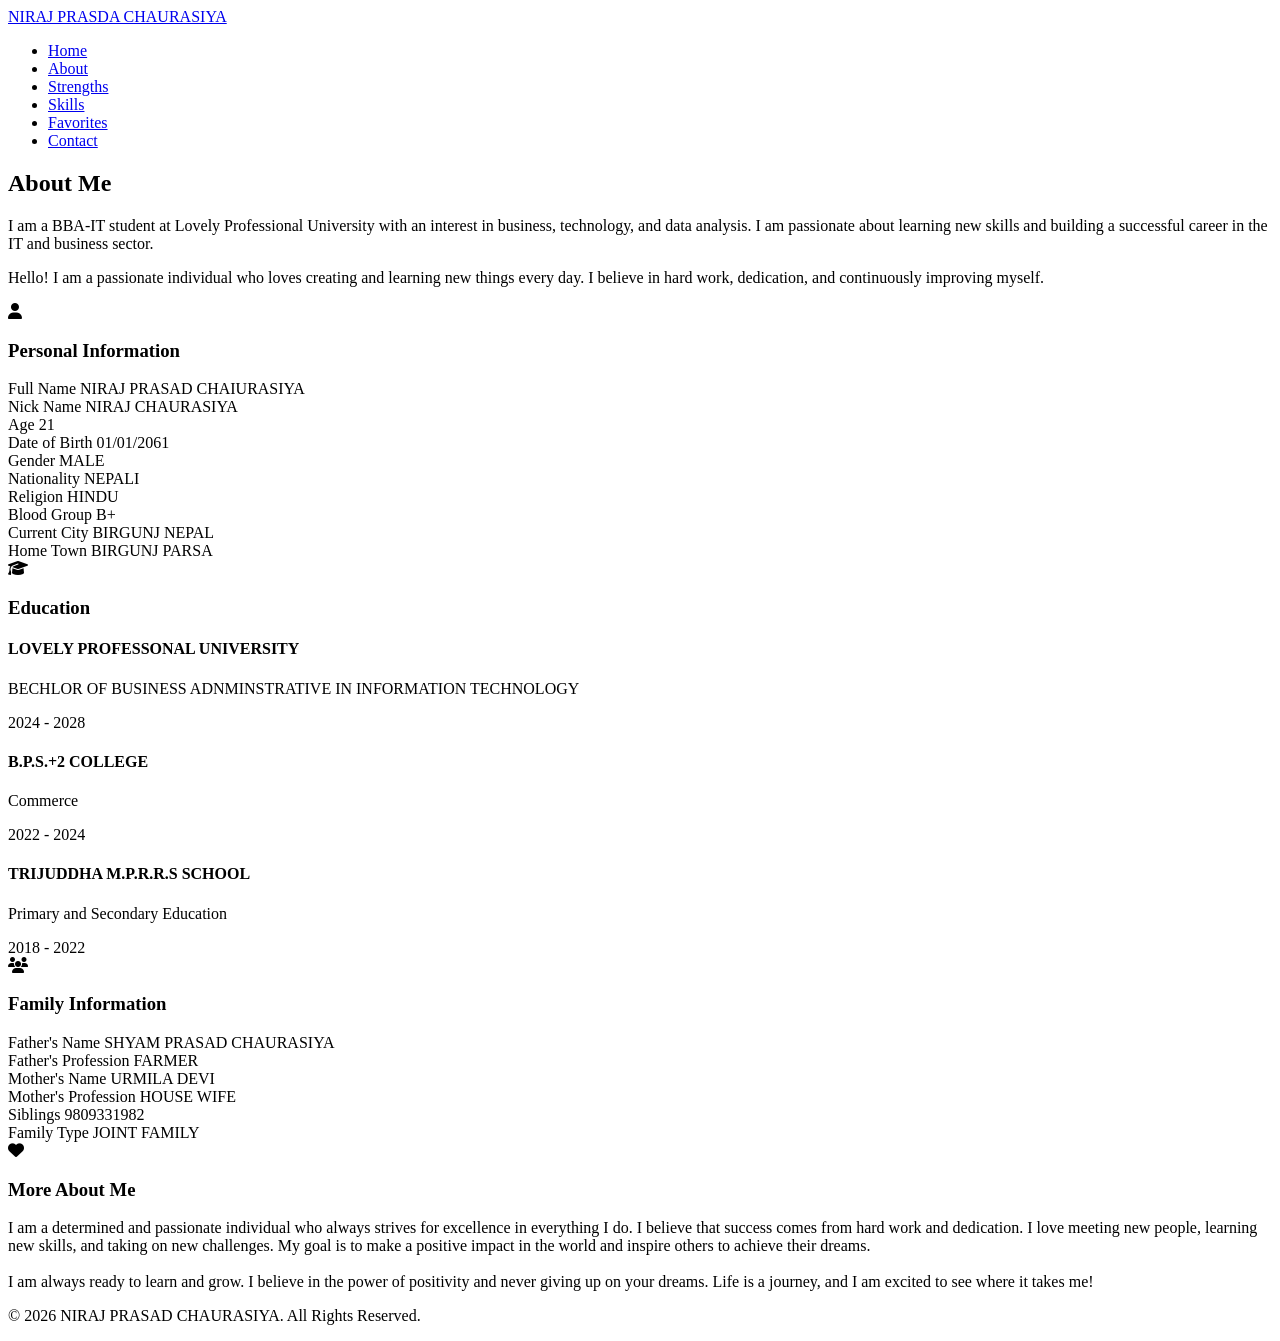
==== about.html @ 875316e0 "Add files via upload added about.html" ====
<!DOCTYPE html>
<html lang="en">
<head>
    <meta charset="UTF-8">
    <meta name="viewport" content="width=device-width, initial-scale=1.0">
    <title>About Me | Personal Website</title>
    <link rel="stylesheet" href="style.css">
    <link rel="stylesheet" href="https://cdnjs.cloudflare.com/ajax/libs/font-awesome/6.4.0/css/all.min.css">
</head>
<body>

    <nav class="navbar">
        <div class="nav-container">
            <a href="index.html" class="logo"><span class="logo-text">NIRAJ PRASDA CHAURASIYA</span></a>
            <ul class="nav-menu">
                <li><a href="index.html">Home</a></li>
                <li><a href="about.html" class="active">About</a></li>
                <li><a href="strengths.html">Strengths</a></li>
                <li><a href="skills.html">Skills</a></li>
                <li><a href="favorites.html">Favorites</a></li>
                <li><a href="contact.html">Contact</a></li>
            </ul>
            <div class="hamburger"><span></span><span></span><span></span></div>
        </div>
    </nav>

    <section class="page-header">
        <div class="container">
            <h1>About Me</h1>
            <p>I am a BBA-IT student at Lovely Professional University with an interest in business, technology, and data analysis. I am passionate about learning new skills and building a successful career in the IT and business sector.</p>
        </div>
    </section>

    <section class="section">
        <div class="container">
            <div class="about-intro">
                <p>Hello! I am a passionate individual who loves creating and learning new things every day. I believe in hard work, dedication, and continuously improving myself.</p>
            </div>
            
            <div class="about-grid">
                <!-- Personal Information -->
                <div class="about-card">
                    <div class="card-header">
                        <i class="fas fa-user"></i>
                        <h3>Personal Information</h3>
                    </div>
                    <div class="personal-info">
                        <div class="info-item">
                            <span class="info-label">Full Name</span>
                            <span class="info-value">NIRAJ PRASAD CHAIURASIYA</span>
                        </div>
                        <div class="info-item">
                            <span class="info-label">Nick Name</span>
                            <span class="info-value">NIRAJ CHAURASIYA</span>
                        </div>
                        <div class="info-item">
                            <span class="info-label">Age</span>
                            <span class="info-value">21</span>
                        </div>
                        <div class="info-item">
                            <span class="info-label">Date of Birth</span>
                            <span class="info-value">01/01/2061</span>
                        </div>
                        <div class="info-item">
                            <span class="info-label">Gender</span>
                            <span class="info-value">MALE</span>
                        </div>
                        <div class="info-item">
                            <span class="info-label">Nationality</span>
                            <span class="info-value">NEPALI</span>
                        </div>
                        <div class="info-item">
                            <span class="info-label">Religion</span>
                            <span class="info-value">HINDU</span>
                        </div>
                        <div class="info-item">
                            <span class="info-label">Blood Group</span>
                            <span class="info-value">B+</span>
                        </div>
                        <div class="info-item">
                            <span class="info-label">Current City</span>
                            <span class="info-value">BIRGUNJ NEPAL</span>
                        </div>
                        <div class="info-item">
                            <span class="info-label">Home Town</span>
                            <span class="info-value">BIRGUNJ PARSA</span>
                        </div>
                    </div>
                </div>
                
                <!-- Education -->
                <div class="about-card">
                    <div class="card-header">
                        <i class="fas fa-graduation-cap"></i>
                        <h3>Education</h3>
                    </div>
                    <div class="education-timeline">
                        <div class="education-item">
                            <div class="edu-dot"></div>
                            <div class="edu-content">
                                <h4>LOVELY PROFESSONAL UNIVERSITY</h4>
                                <p>BECHLOR OF BUSINESS ADNMINSTRATIVE IN INFORMATION TECHNOLOGY</p>
                                <span class="edu-year">2024 - 2028</span>
                            </div>
                        </div>
                        <div class="education-item">
                            <div class="edu-dot"></div>
                            <div class="edu-content">
                                <h4>B.P.S.+2 COLLEGE </h4>
                                <p> Commerce</p>
                                <span class="edu-year">2022 - 2024</span>
                            </div>
                        </div>
                        <div class="education-item">
                            <div class="edu-dot"></div>
                            <div class="edu-content">
                                <h4>TRIJUDDHA M.P.R.R.S SCHOOL</h4>
                                <p>Primary and Secondary Education</p>
                                <span class="edu-year">2018 - 2022</span>
                            </div>
                        </div>
                    </div>
                </div>
                
                <!-- Family Information -->
                <div class="about-card">
                    <div class="card-header">
                        <i class="fas fa-users"></i>
                        <h3>Family Information</h3>
                    </div>
                    <div class="personal-info">
                        <div class="info-item">
                            <span class="info-label">Father's Name</span>
                            <span class="info-value">SHYAM PRASAD CHAURASIYA</span>
                        </div>
                        <div class="info-item">
                            <span class="info-label">Father's Profession</span>
                            <span class="info-value">FARMER</span>
                        </div>
                        <div class="info-item">
                            <span class="info-label">Mother's Name</span>
                            <span class="info-value">URMILA DEVI</span>
                        </div>
                        <div class="info-item">
                            <span class="info-label">Mother's Profession</span>
                            <span class="info-value">HOUSE WIFE</span>
                        </div>
                        <div class="info-item">
                            <span class="info-label">Siblings</span>
                            <span class="info-value">9809331982</span>
                        </div>
                        <div class="info-item">
                            <span class="info-label">Family Type</span>
                            <span class="info-value"> JOINT FAMILY</span>
                        </div>
                    </div>
                </div>
                
                <!-- More About Me -->
                <div class="about-card full-width">
                    <div class="card-header">
                        <i class="fas fa-heart"></i>
                        <h3>More About Me</h3>
                    </div>
                    <p class="about-text">
                        I am a determined and passionate individual who always strives for excellence in everything I do. 
                        I believe that success comes from hard work and dedication. I love meeting new people, learning new skills, 
                        and taking on new challenges. My goal is to make a positive impact in the world and inspire others to achieve their dreams.
                        <br><br>
                        I am always ready to learn and grow. I believe in the power of positivity and never giving up on your dreams.
                        Life is a journey, and I am excited to see where it takes me!
                    </p>
                </div>
            </div>
        </div>
    </section>

    <footer>
        <p>&copy; 2026 NIRAJ PRASAD CHAURASIYA. All Rights Reserved.</p>
    </footer>

</body>
</html>
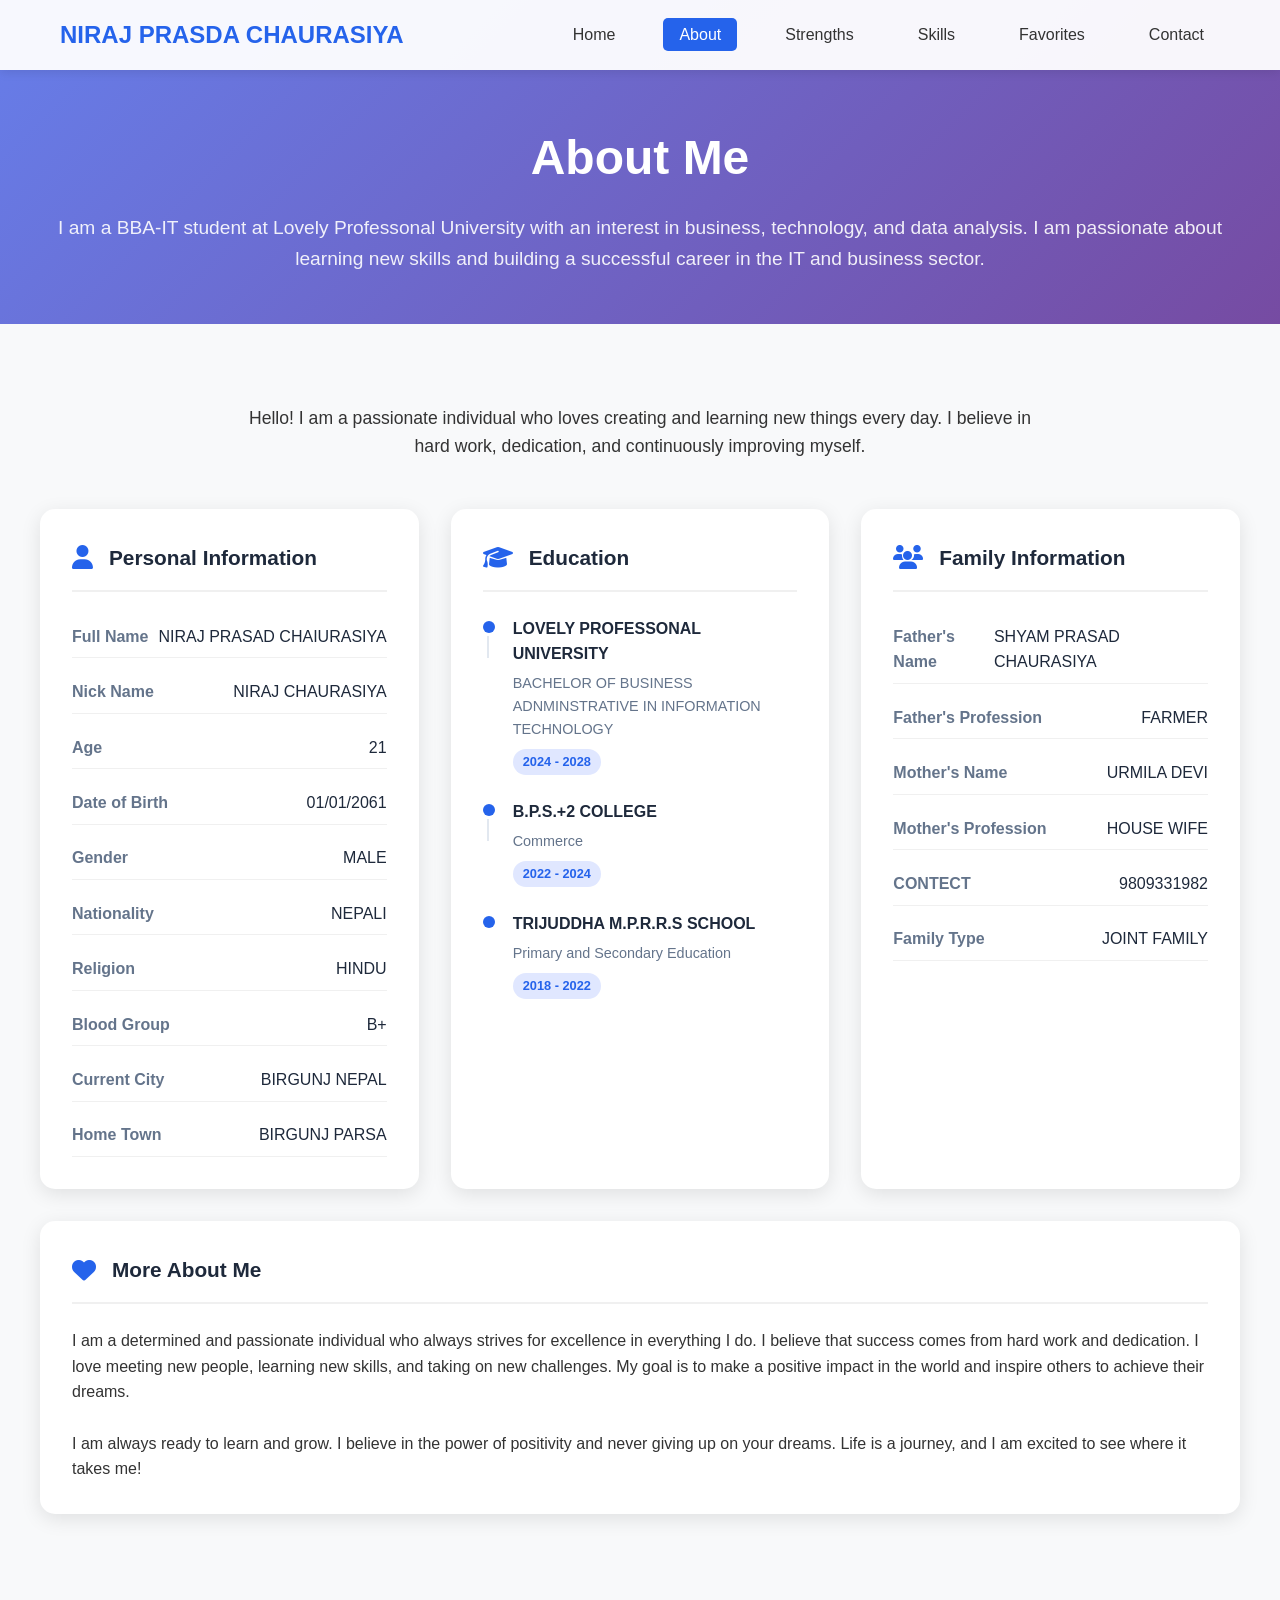
==== commit 82adeecc: "Fix HTML formatting issues in about.html" ====
--- a/about.html
+++ b/about.html
@@ -27,7 +27,7 @@
     <section class="page-header">
         <div class="container">
             <h1>About Me</h1>
-            <p>I am a BBA-IT student at Lovely Professional University with an interest in business, technology, and data analysis. I am passionate about learning new skills and building a successful career in the IT and business sector.</p>
+            <p>I am a BBA-IT student at Lovely Professonal University with an interest in business, technology, and data analysis. I am passionate about learning new skills and building a successful career in the IT and business sector.</p>
         </div>
     </section>
 
@@ -99,7 +99,7 @@
                             <div class="edu-dot"></div>
                             <div class="edu-content">
                                 <h4>LOVELY PROFESSONAL UNIVERSITY</h4>
-                                <p>BECHLOR OF BUSINESS ADNMINSTRATIVE IN INFORMATION TECHNOLOGY</p>
+                                <p>BACHELOR OF BUSINESS ADNMINSTRATIVE IN INFORMATION TECHNOLOGY</p>
                                 <span class="edu-year">2024 - 2028</span>
                             </div>
                         </div>
@@ -146,7 +146,7 @@
                             <span class="info-value">HOUSE WIFE</span>
                         </div>
                         <div class="info-item">
-                            <span class="info-label">Siblings</span>
+                            <span class="info-label">CONTECT</span>
                             <span class="info-value">9809331982</span>
                         </div>
                         <div class="info-item">
@@ -180,4 +180,4 @@
     </footer>
 
 </body>
-</html>+</html>
--- a/style.css
+++ b/style.css
@@ -0,0 +1,376 @@
+/* ==================== BASIC RESET ==================== */
+* {
+    margin: 0;
+    padding: 0;
+    box-sizing: border-box;
+}
+
+html {
+    scroll-behavior: smooth;
+}
+
+body {
+    font-family: 'Segoe UI', Tahoma, Geneva, Verdana, sans-serif;
+    line-height: 1.6;
+    color: #333;
+    background-color: #f8f9fa;
+}
+
+/* ==================== NAVIGATION ==================== */
+.navbar {
+    position: fixed;
+    top: 0;
+    left: 0;
+    width: 100%;
+    background: rgba(255, 255, 255, 0.95);
+    box-shadow: 0 2px 10px rgba(0, 0, 0, 0.1);
+    z-index: 1000;
+    padding: 1rem 0;
+}
+
+.nav-container {
+    max-width: 1200px;
+    margin: 0 auto;
+    display: flex;
+    justify-content: space-between;
+    align-items: center;
+    padding: 0 20px;
+}
+
+.logo {
+    font-size: 1.5rem;
+    font-weight: bold;
+    text-decoration: none;
+    color: #2563eb;
+}
+
+.logo-text {
+    color: #2563eb;
+}
+
+.nav-menu {
+    display: flex;
+    list-style: none;
+    gap: 2rem;
+}
+
+.nav-menu a {
+    text-decoration: none;
+    color: #333;
+    font-weight: 500;
+    padding: 0.5rem 1rem;
+    border-radius: 5px;
+    transition: all 0.3s;
+}
+
+.nav-menu a:hover,
+.nav-menu a.active {
+    background: #2563eb;
+    color: #fff;
+}
+
+.hamburger {
+    display: none;
+    cursor: pointer;
+}
+
+.hamburger span {
+    display: block;
+    width: 25px;
+    height: 3px;
+    background: #333;
+    margin: 5px 0;
+}
+
+/* ==================== HERO SECTION ==================== */
+.hero {
+    min-height: 100vh;
+    display: flex;
+    align-items: center;
+    justify-content: space-between;
+    padding: 100px 10% 50px;
+    background: linear-gradient(135deg, #667eea 0%, #764ba2 100%);
+    color: #fff;
+}
+
+.hero-content {
+    max-width: 600px;
+}
+
+.hero-badge {
+    display: inline-block;
+    padding: 8px 20px;
+    background: rgba(255, 255, 255, 0.2);
+    border-radius: 30px;
+    font-size: 0.9rem;
+    margin-bottom: 1rem;
+}
+
+.hero h1 {
+    font-size: 3.5rem;
+    margin-bottom: 1rem;
+}
+
+.highlight {
+    color: #ffd700;
+}
+
+.hero-tagline {
+    font-size: 1.5rem;
+    margin-bottom: 2rem;
+    opacity: 0.9;
+}
+
+.hero-social {
+    display: flex;
+    gap: 1rem;
+    margin-bottom: 2rem;
+}
+
+.hero-social a {
+    display: flex;
+    align-items: center;
+    justify-content: center;
+    width: 45px;
+    height: 45px;
+    background: rgba(255, 255, 255, 0.2);
+    border-radius: 50%;
+    color: #fff;
+    text-decoration: none;
+    font-size: 1.2rem;
+    transition: all 0.3s;
+}
+
+.hero-social a:hover {
+    background: #fff;
+    color: #667eea;
+    transform: translateY(-5px);
+}
+
+.hero-buttons {
+    display: flex;
+    gap: 1rem;
+}
+
+.btn {
+    display: inline-block;
+    padding: 12px 30px;
+    text-decoration: none;
+    border-radius: 30px;
+    font-weight: 600;
+    transition: all 0.3s;
+}
+
+.btn-primary {
+    background: #fff;
+    color: #667eea;
+}
+
+.btn-primary:hover {
+    transform: translateY(-3px);
+    box-shadow: 0 10px 20px rgba(0, 0, 0, 0.2);
+}
+
+.btn-secondary {
+    background: transparent;
+    border: 2px solid #fff;
+    color: #fff;
+}
+
+.btn-secondary:hover {
+    background: #fff;
+    color: #667eea;
+}
+
+.hero-image {
+    display: flex;
+    justify-content: center;
+    align-items: center;
+}
+
+.image-frame {
+    width: 350px;
+    height: 450px;
+    border-radius: 20px;
+    overflow: hidden;
+    box-shadow: 0 20px 50px rgba(0, 0, 0, 0.3);
+    background: rgba(255, 255, 255, 0.2);
+}
+
+.image-frame img {
+    width: 100%;
+    height: 100%;
+    object-fit: cover;
+}
+
+/* ==================== PAGE HEADER ==================== */
+.page-header {
+    padding: 120px 20px 50px;
+    background: linear-gradient(135deg, #667eea 0%, #764ba2 100%);
+    color: #fff;
+    text-align: center;
+}
+
+.page-header h1 {
+    font-size: 3rem;
+    margin-bottom: 1rem;
+}
+
+.page-header p {
+    font-size: 1.2rem;
+    opacity: 0.9;
+}
+
+/* ==================== SECTIONS ==================== */
+.section {
+    padding: 5rem 20px;
+}
+
+.section.bg-light {
+    background: #fff;
+}
+
+.container {
+    max-width: 1200px;
+    margin: 0 auto;
+}
+
+.section-title {
+    text-align: center;
+    font-size: 2.5rem;
+    margin-bottom: 0.5rem;
+    color: #1e293b;
+}
+
+.section-subtitle {
+    text-align: center;
+    margin-bottom: 3rem;
+    color: #64748b;
+}
+
+/* ==================== ABOUT SECTION ==================== */
+.about-intro {
+    text-align: center;
+    max-width: 800px;
+    margin: 0 auto 3rem;
+    font-size: 1.1rem;
+}
+
+.about-grid {
+    display: grid;
+    grid-template-columns: repeat(auto-fit, minmax(300px, 1fr));
+    gap: 2rem;
+}
+
+.about-card {
+    background: #fff;
+    border-radius: 15px;
+    padding: 2rem;
+    box-shadow: 0 5px 20px rgba(0, 0, 0, 0.1);
+}
+
+.about-card.full-width {
+    grid-column: 1 / -1;
+}
+
+.card-header {
+    display: flex;
+    align-items: center;
+    gap: 1rem;
+    margin-bottom: 1.5rem;
+    padding-bottom: 1rem;
+    border-bottom: 2px solid #f0f0f0;
+}
+
+.card-header i {
+    font-size: 1.5rem;
+    color: #2563eb;
+}
+
+.card-header h3 {
+    font-size: 1.3rem;
+    color: #1e293b;
+}
+
+/* Personal Info */
+.personal-info {
+    display: flex;
+    flex-direction: column;
+    gap: 0.8rem;
+}
+
+.info-item {
+    display: flex;
+    justify-content: space-between;
+    padding: 0.5rem 0;
+    border-bottom: 1px solid #f0f0f0;
+}
+
+.info-label {
+    font-weight: 600;
+    color: #64748b;
+}
+
+.info-value {
+    color: #1e293b;
+    font-weight: 500;
+}
+
+/* Education Timeline */
+.education-timeline {
+    position: relative;
+    padding-left: 30px;
+}
+
+.education-item {
+    position: relative;
+    padding-bottom: 1.5rem;
+}
+
+.edu-dot {
+    position: absolute;
+    left: -30px;
+    top: 5px;
+    width: 12px;
+    height: 12px;
+    background: #2563eb;
+    border-radius: 50%;
+}
+
+.edu-dot::before {
+    content: '';
+    position: absolute;
+    left: 4px;
+    top: 15px;
+    width: 2px;
+    height: calc(100% + 10px);
+    background: #e2e8f0;
+}
+
+.education-item:last-child .edu-dot::before {
+    display: none;
+}
+
+.edu-content h4 {
+    color: #1e293b;
+    margin-bottom: 0.3rem;
+}
+
+.edu-content p {
+    color: #64748b;
+    font-size: 0.9rem;
+}
+
+.edu-year {
+    display: inline-block;
+    margin-top: 0.5rem;
+    padding: 3px 10px;
+    background: #e0e7ff;
+    color: #2563eb;
+    border-radius: 15px;
+    font-size: 0.8rem;
+    font-weight: 600;
+}
+
+.about-text {
+    line-height: 1.
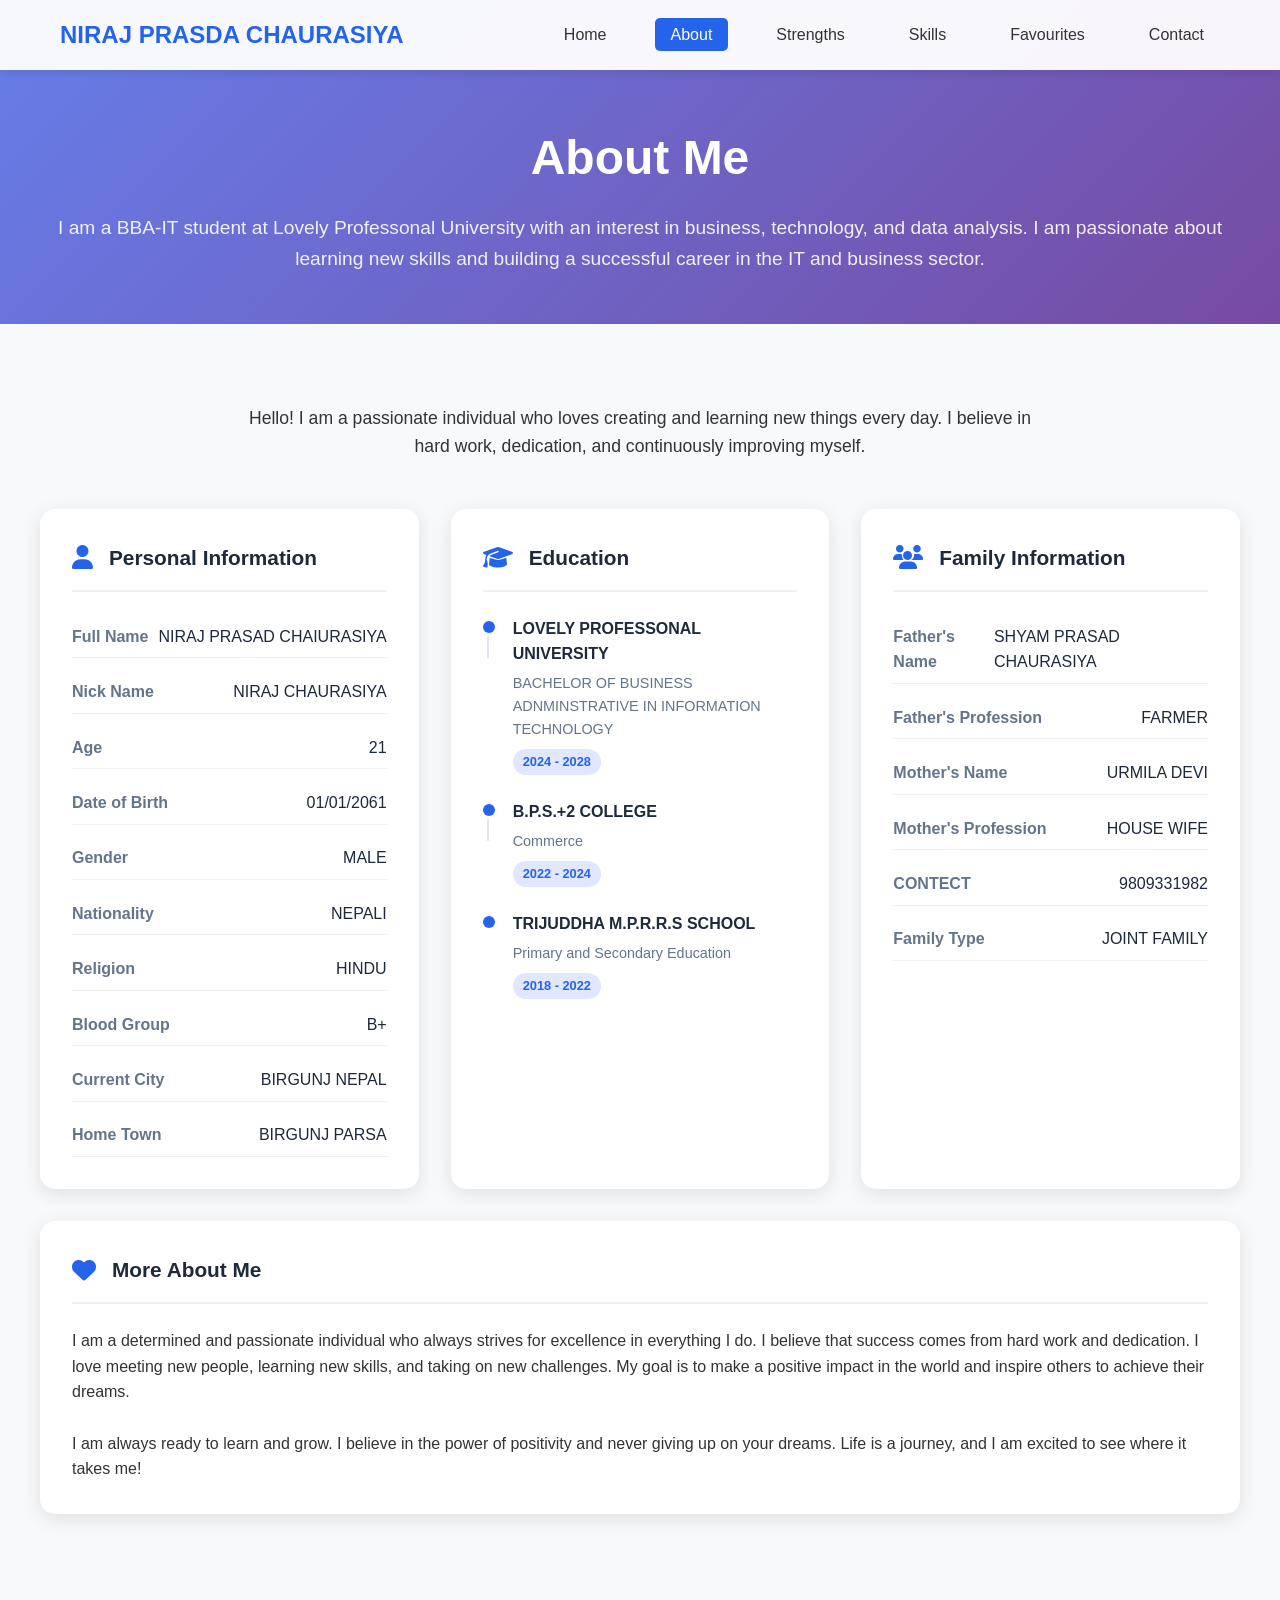
==== commit 5dffac67: "Fix formatting issues in about.html" ====
--- a/about.html
+++ b/about.html
@@ -17,7 +17,7 @@
                 <li><a href="about.html" class="active">About</a></li>
                 <li><a href="strengths.html">Strengths</a></li>
                 <li><a href="skills.html">Skills</a></li>
-                <li><a href="favorites.html">Favorites</a></li>
+                <li><a href="favorites.html">Favourites</a></li>
                 <li><a href="contact.html">Contact</a></li>
             </ul>
             <div class="hamburger"><span></span><span></span><span></span></div>
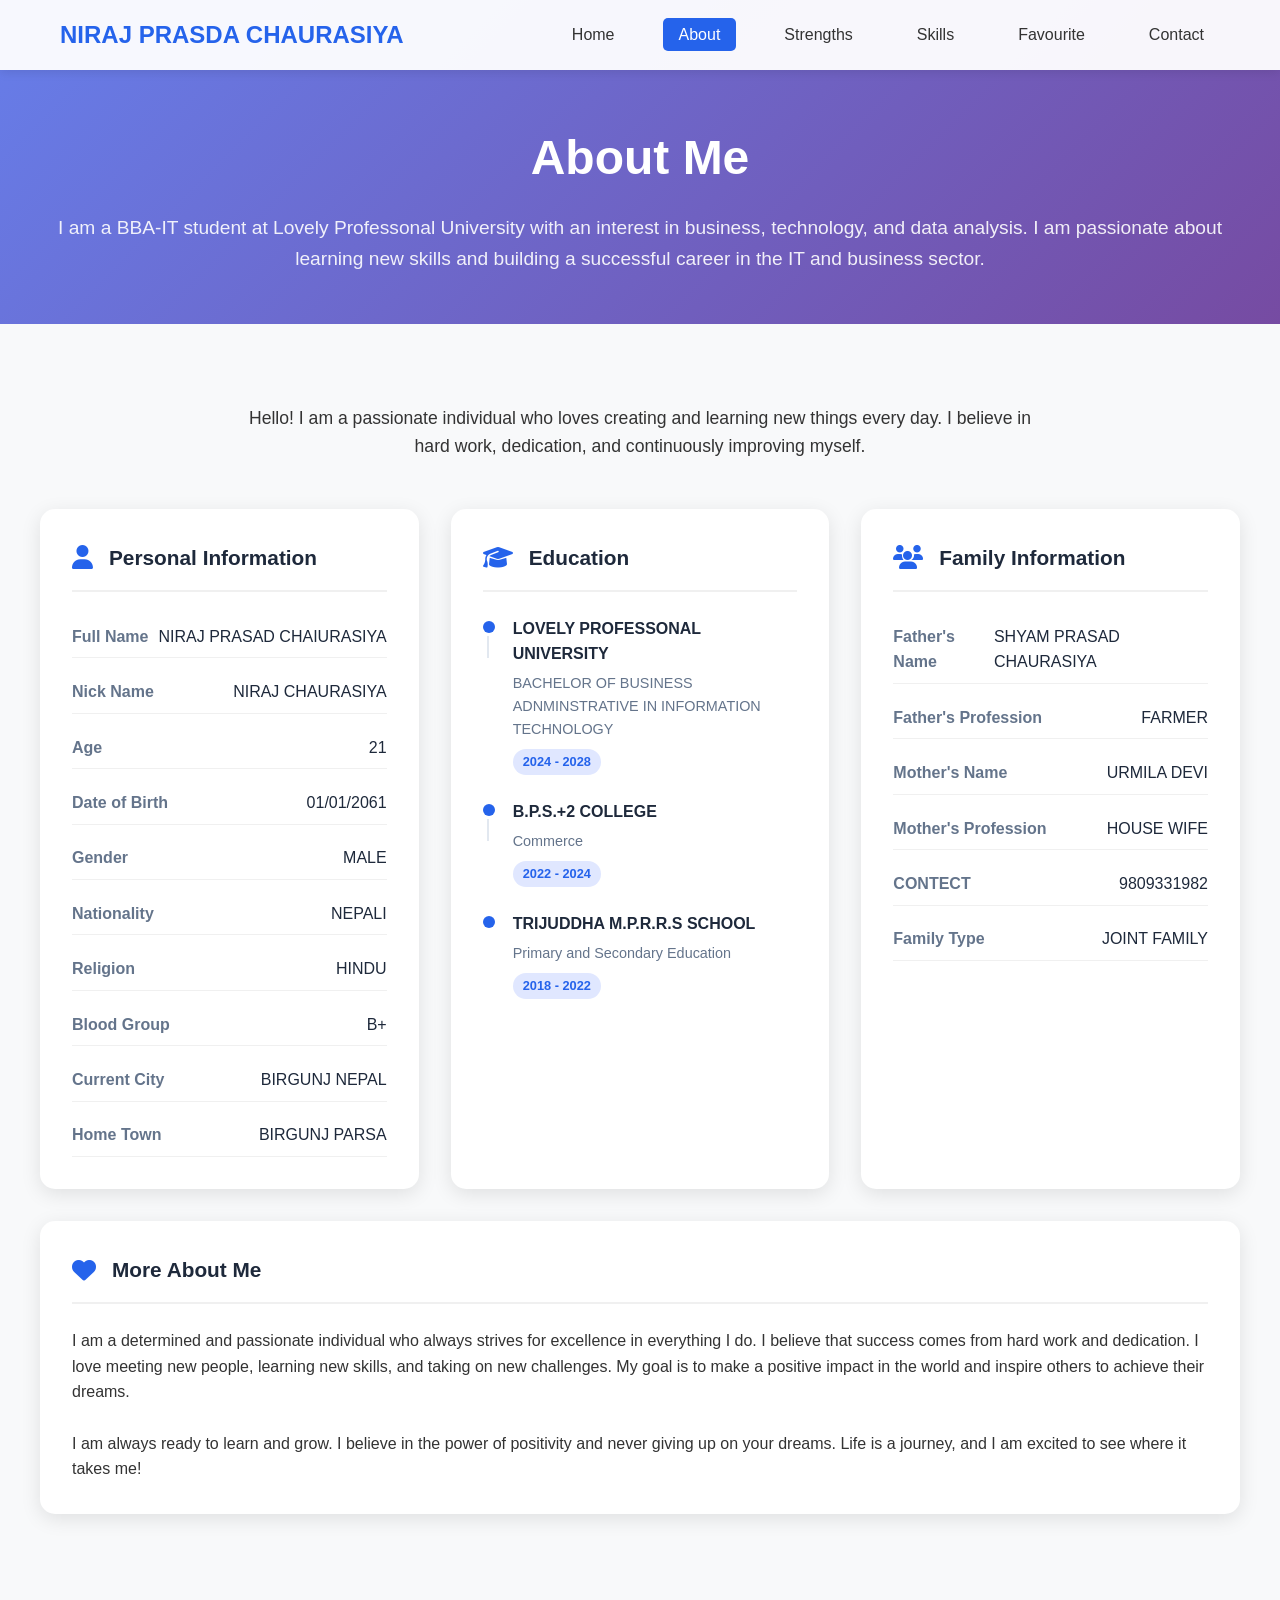
==== commit 9e2d3431: "Update about.html" ====
--- a/about.html
+++ b/about.html
@@ -17,7 +17,7 @@
                 <li><a href="about.html" class="active">About</a></li>
                 <li><a href="strengths.html">Strengths</a></li>
                 <li><a href="skills.html">Skills</a></li>
-                <li><a href="favorites.html">Favourites</a></li>
+                <li><a href="favorites.html">Favourite</a></li>
                 <li><a href="contact.html">Contact</a></li>
             </ul>
             <div class="hamburger"><span></span><span></span><span></span></div>
